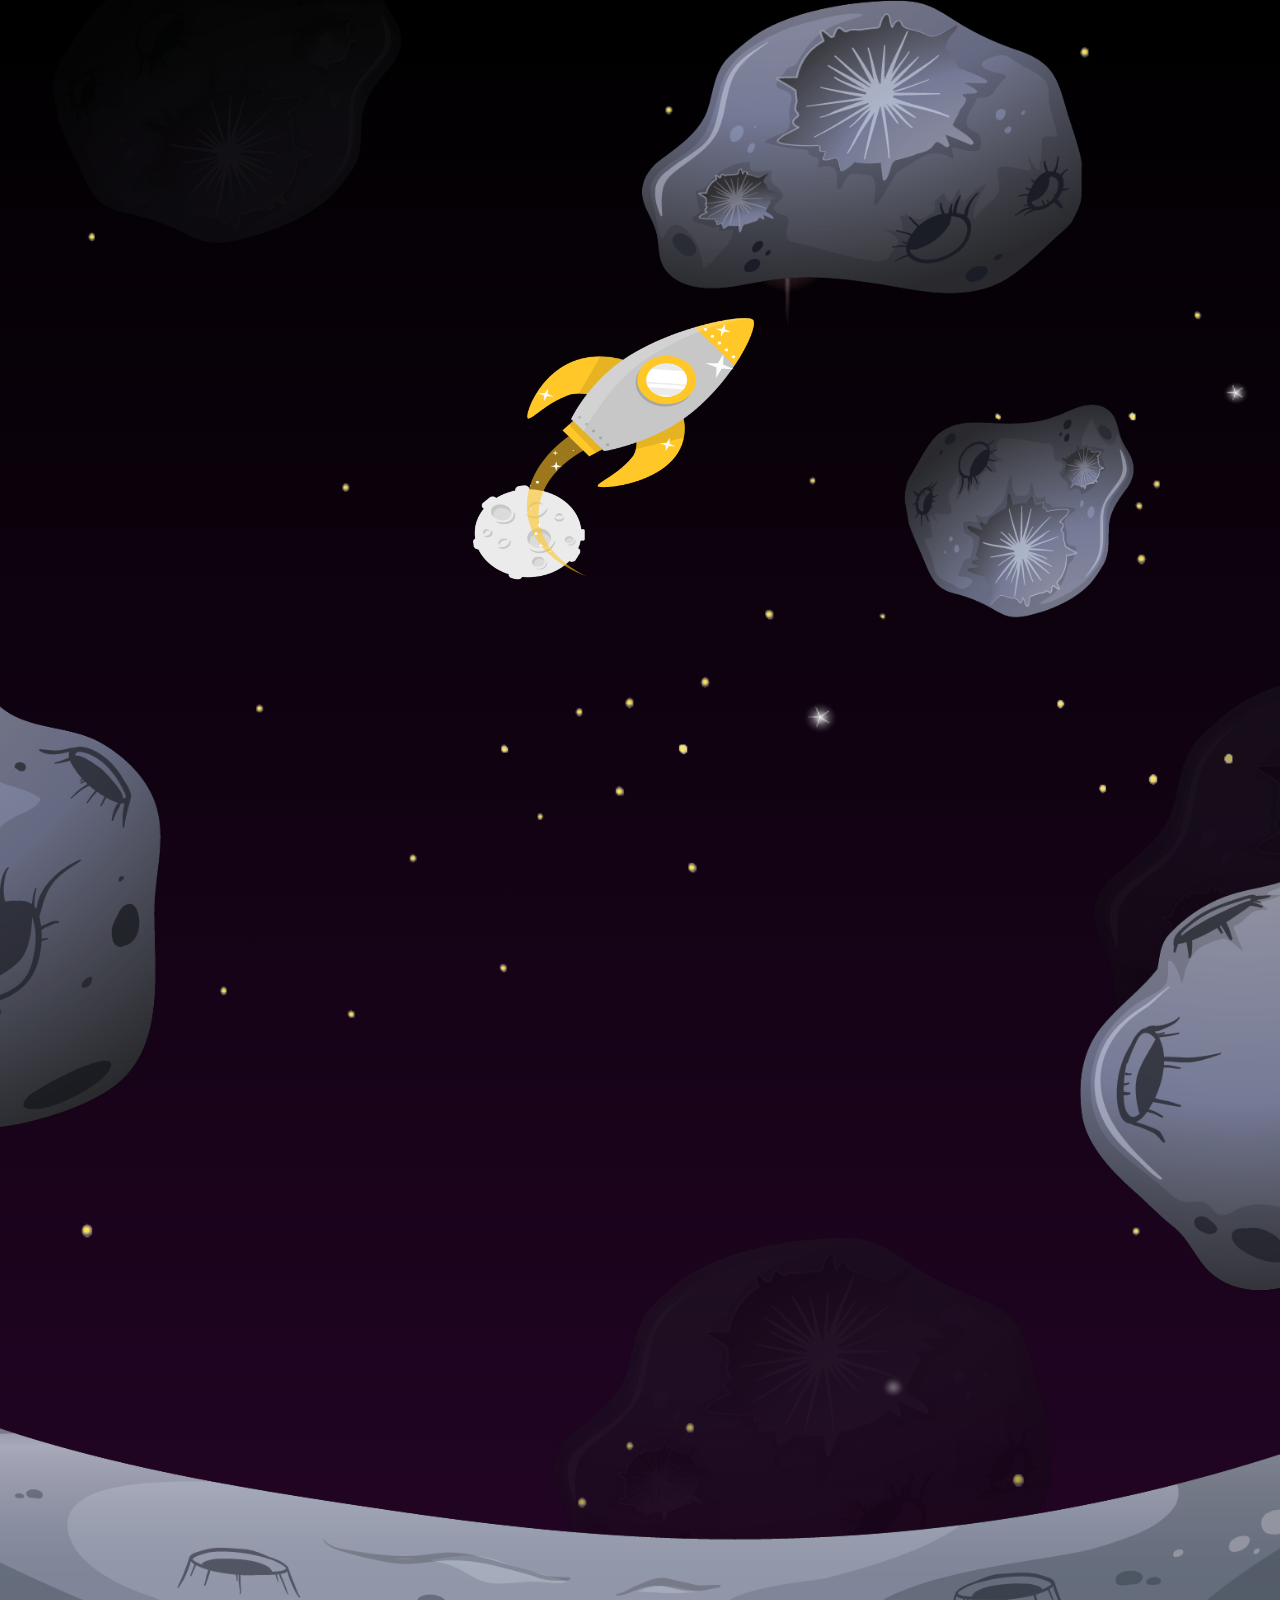
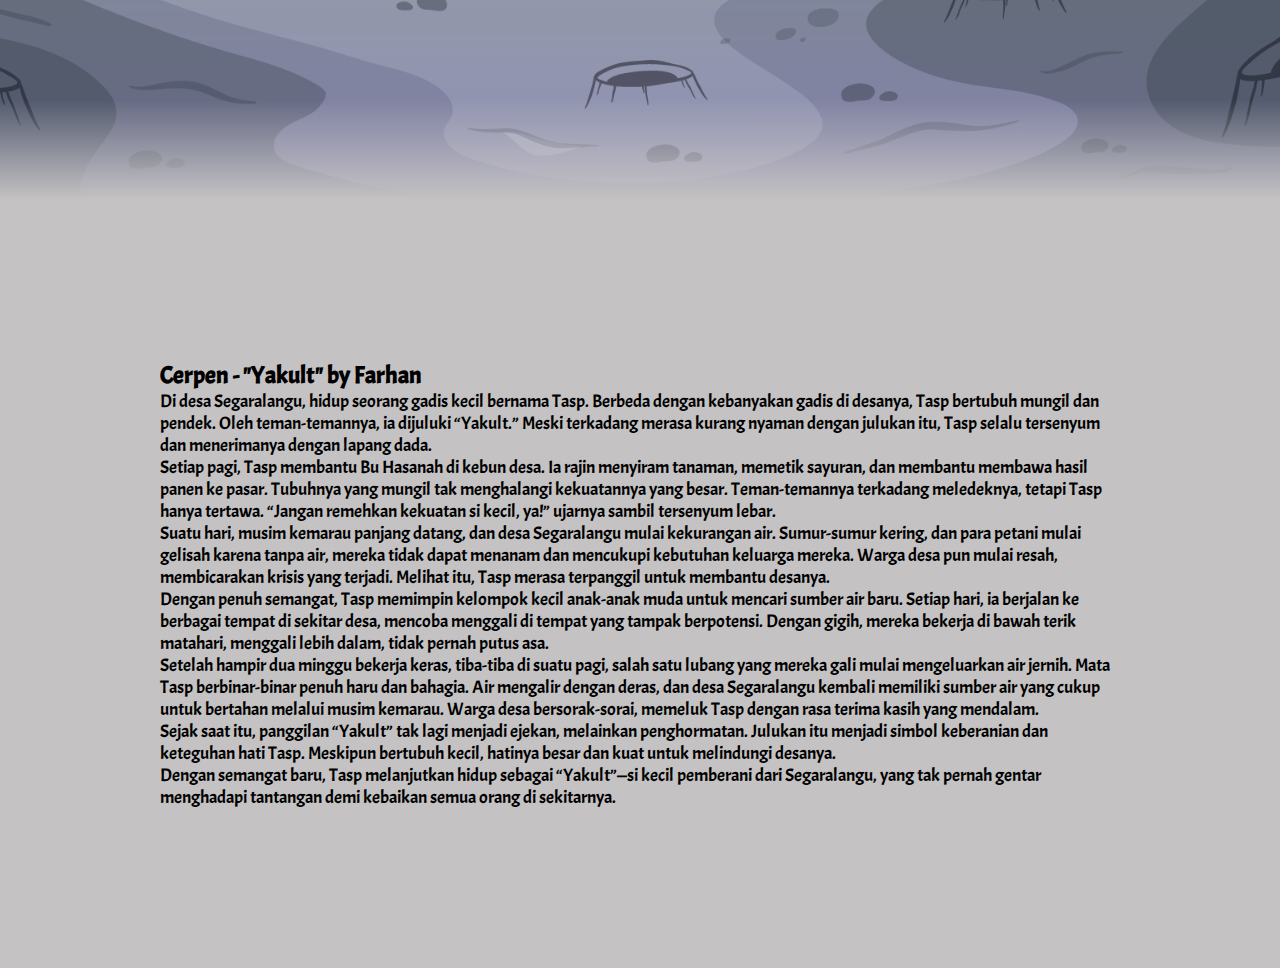
==== index.html @ 5eb7c030 "Add files via upload" ====
<!DOCTYPE html>
<html lang="en">
<head>
    <meta charset="UTF-8">
    <meta http-equiv="X-UA-Compatible" content="IE=edge">
    <meta name="viewport" content="width=device-width, initial-scale=1.0">
    <title>Paralax Effect</title>
    <link rel="stylesheet" href="style.css">
</head>
<body>
    <div class="paralax">
        <img src="image\stars.png" id="stars">
        <img src="image\meteorid.png" id="meteorid">
        <img src="image\rocket.png" id="rocket">
        <h1 id="text">Yakult <br>Nita Pendek</h1>
        <a href="#" id="button">Scroll Bro</a>
    </div>
    <div class="description">
        <h2>Cerpen - "Yakult" by Farhan</h2>
        <p>Di desa Segaralangu, hidup seorang gadis kecil bernama Tasp. Berbeda dengan kebanyakan gadis di desanya, Tasp bertubuh mungil dan pendek. Oleh teman-temannya, ia dijuluki “Yakult.” Meski terkadang merasa kurang nyaman dengan julukan itu, Tasp selalu tersenyum dan menerimanya dengan lapang dada.</P>
        <p>Setiap pagi, Tasp membantu Bu Hasanah di kebun desa. Ia rajin menyiram tanaman, memetik sayuran, dan membantu membawa hasil panen ke pasar. Tubuhnya yang mungil tak menghalangi kekuatannya yang besar. Teman-temannya terkadang meledeknya, tetapi Tasp hanya tertawa. “Jangan remehkan kekuatan si kecil, ya!” ujarnya sambil tersenyum lebar.</p>
        <p>Suatu hari, musim kemarau panjang datang, dan desa Segaralangu mulai kekurangan air. Sumur-sumur kering, dan para petani mulai gelisah karena tanpa air, mereka tidak dapat menanam dan mencukupi kebutuhan keluarga mereka. Warga desa pun mulai resah, membicarakan krisis yang terjadi. Melihat itu, Tasp merasa terpanggil untuk membantu desanya.</p>
        <p>Dengan penuh semangat, Tasp memimpin kelompok kecil anak-anak muda untuk mencari sumber air baru. Setiap hari, ia berjalan ke berbagai tempat di sekitar desa, mencoba menggali di tempat yang tampak berpotensi. Dengan gigih, mereka bekerja di bawah terik matahari, menggali lebih dalam, tidak pernah putus asa.</p>
        <p>Setelah hampir dua minggu bekerja keras, tiba-tiba di suatu pagi, salah satu lubang yang mereka gali mulai mengeluarkan air jernih. Mata Tasp berbinar-binar penuh haru dan bahagia. Air mengalir dengan deras, dan desa Segaralangu kembali memiliki sumber air yang cukup untuk bertahan melalui musim kemarau. Warga desa bersorak-sorai, memeluk Tasp dengan rasa terima kasih yang mendalam.</p>
        <p>Sejak saat itu, panggilan “Yakult” tak lagi menjadi ejekan, melainkan penghormatan. Julukan itu menjadi simbol keberanian dan keteguhan hati Tasp. Meskipun bertubuh kecil, hatinya besar dan kuat untuk melindungi desanya.</p>
        <p>Dengan semangat baru, Tasp melanjutkan hidup sebagai “Yakult”—si kecil pemberani dari Segaralangu, yang tak pernah gentar menghadapi tantangan demi kebaikan semua orang di sekitarnya.</p>
    </div>
    <script src="script.js"></script>
</body>
</html>
---- style.css ----
@import url('https://fonts.googleapis.com/css2?family=Acme&display=swap');
*{
    margin: 0;
    padding: 0;
    box-sizing: border-box;
    scroll-behavior: smooth;
}

body{
    background: linear-gradient(black, #38073b);
    font-family: 'Acme', sans-serif;
}

.paralax{
    position: relative;
    width: 100%;
    height: 200vh;
    padding: 300px;
    display: flex;
    justify-content: center;
    align-items: center;
    overflow: hidden;
}

.paralax::before {
    content: "";
    position: absolute;
    bottom: 0;
    width: 100%;
    height: 100px;
    background: linear-gradient(to top,#c4c2c3,transparent );
    z-index: 1000;
}
.paralax img{
    position: absolute;
    top: 0;
    left: 0;
    width: 100%;
    height: 100%;
    object-fit: cover;
}
#text{
    position: absolute;
    font-size: 4.8em;
    color: white;
    letter-spacing: 2px;
    text-align: center;
    text-shadow: 3px 3px 10px grey;
    bottom: -100px;
}
.paralax img#meteorid{
    z-index: 100;
}

#button{
    position: absolute;
    font-size: 1em;
    color: black;
    background-color: white;
    padding: 10px 50px;
    border-radius: 20px;
    text-decoration: none;
    transform: translateY(100px);
    bottom: -100px;
}
.description {
    position: relative;
    padding:10em;
    background-color: #c4c2c3;
}
.description p {
    font-size: 1.1em;
}
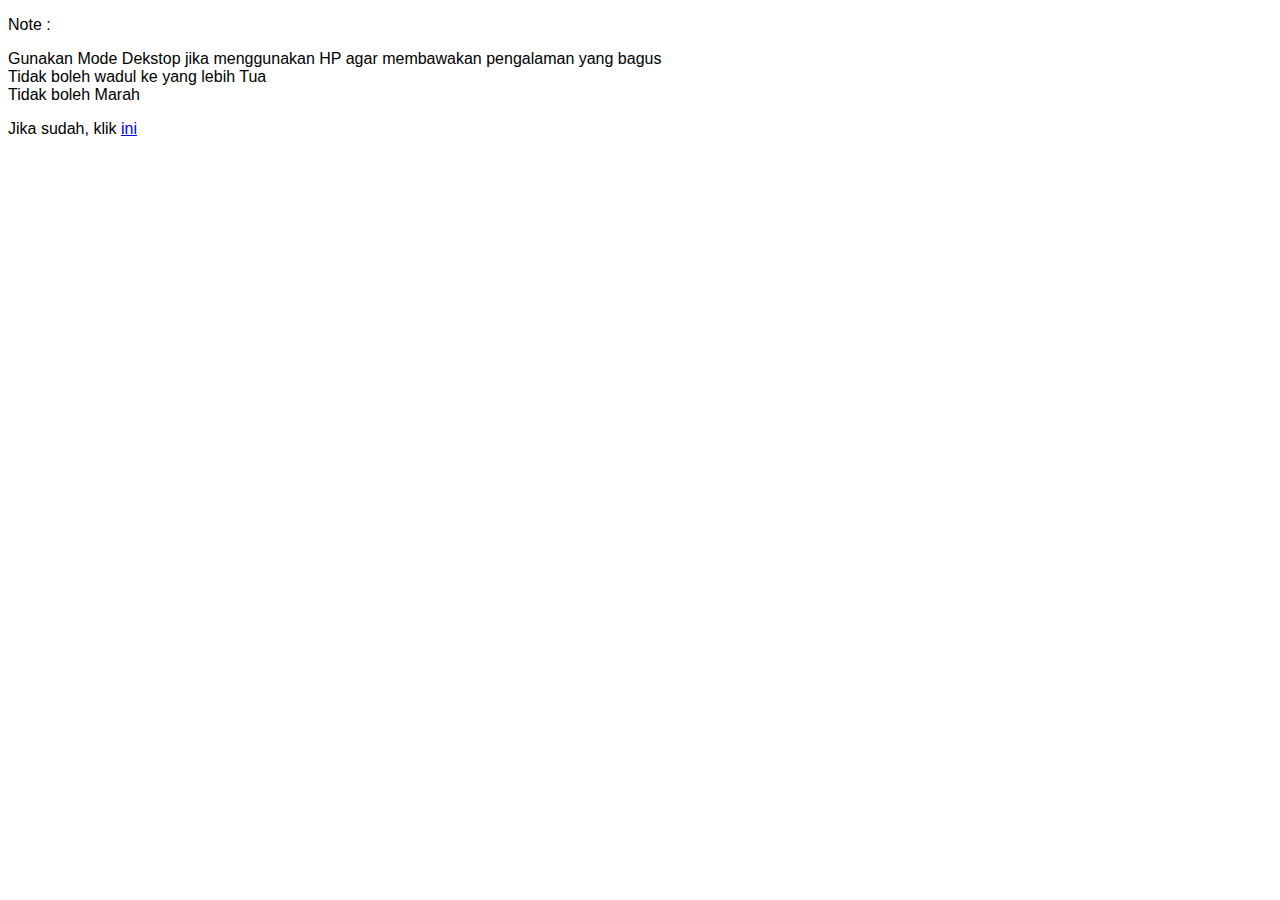
==== commit 51ec0657: "Add files via upload" ====
--- a/index.html
+++ b/index.html
@@ -2,29 +2,20 @@
 <html lang="en">
 <head>
     <meta charset="UTF-8">
-    <meta http-equiv="X-UA-Compatible" content="IE=edge">
     <meta name="viewport" content="width=device-width, initial-scale=1.0">
-    <title>Paralax Effect</title>
-    <link rel="stylesheet" href="style.css">
+    <title>Document</title>
+    <style>
+        body {
+            font-family: 'Gill Sans', 'Gill Sans MT', Calibri, 'Trebuchet MS', sans-serif;
+            text-align: justify;
+        }
+    </style>
 </head>
 <body>
-    <div class="paralax">
-        <img src="image\stars.png" id="stars">
-        <img src="image\meteorid.png" id="meteorid">
-        <img src="image\rocket.png" id="rocket">
-        <h1 id="text">Yakult <br>Nita Pendek</h1>
-        <a href="#" id="button">Scroll Bro</a>
-    </div>
-    <div class="description">
-        <h2>Cerpen - "Yakult" by Farhan</h2>
-        <p>Di desa Segaralangu, hidup seorang gadis kecil bernama Tasp. Berbeda dengan kebanyakan gadis di desanya, Tasp bertubuh mungil dan pendek. Oleh teman-temannya, ia dijuluki “Yakult.” Meski terkadang merasa kurang nyaman dengan julukan itu, Tasp selalu tersenyum dan menerimanya dengan lapang dada.</P>
-        <p>Setiap pagi, Tasp membantu Bu Hasanah di kebun desa. Ia rajin menyiram tanaman, memetik sayuran, dan membantu membawa hasil panen ke pasar. Tubuhnya yang mungil tak menghalangi kekuatannya yang besar. Teman-temannya terkadang meledeknya, tetapi Tasp hanya tertawa. “Jangan remehkan kekuatan si kecil, ya!” ujarnya sambil tersenyum lebar.</p>
-        <p>Suatu hari, musim kemarau panjang datang, dan desa Segaralangu mulai kekurangan air. Sumur-sumur kering, dan para petani mulai gelisah karena tanpa air, mereka tidak dapat menanam dan mencukupi kebutuhan keluarga mereka. Warga desa pun mulai resah, membicarakan krisis yang terjadi. Melihat itu, Tasp merasa terpanggil untuk membantu desanya.</p>
-        <p>Dengan penuh semangat, Tasp memimpin kelompok kecil anak-anak muda untuk mencari sumber air baru. Setiap hari, ia berjalan ke berbagai tempat di sekitar desa, mencoba menggali di tempat yang tampak berpotensi. Dengan gigih, mereka bekerja di bawah terik matahari, menggali lebih dalam, tidak pernah putus asa.</p>
-        <p>Setelah hampir dua minggu bekerja keras, tiba-tiba di suatu pagi, salah satu lubang yang mereka gali mulai mengeluarkan air jernih. Mata Tasp berbinar-binar penuh haru dan bahagia. Air mengalir dengan deras, dan desa Segaralangu kembali memiliki sumber air yang cukup untuk bertahan melalui musim kemarau. Warga desa bersorak-sorai, memeluk Tasp dengan rasa terima kasih yang mendalam.</p>
-        <p>Sejak saat itu, panggilan “Yakult” tak lagi menjadi ejekan, melainkan penghormatan. Julukan itu menjadi simbol keberanian dan keteguhan hati Tasp. Meskipun bertubuh kecil, hatinya besar dan kuat untuk melindungi desanya.</p>
-        <p>Dengan semangat baru, Tasp melanjutkan hidup sebagai “Yakult”—si kecil pemberani dari Segaralangu, yang tak pernah gentar menghadapi tantangan demi kebaikan semua orang di sekitarnya.</p>
-    </div>
-    <script src="script.js"></script>
+    <p>Note :</p>
+    <li>Gunakan Mode Dekstop jika menggunakan HP agar membawakan pengalaman yang bagus</li>
+    <li>Tidak boleh wadul ke yang lebih Tua</li>
+    <li>Tidak boleh Marah</li>
+    <p>Jika sudah, klik <a href="next.html" id="button">ini</a></p>
 </body>
 </html>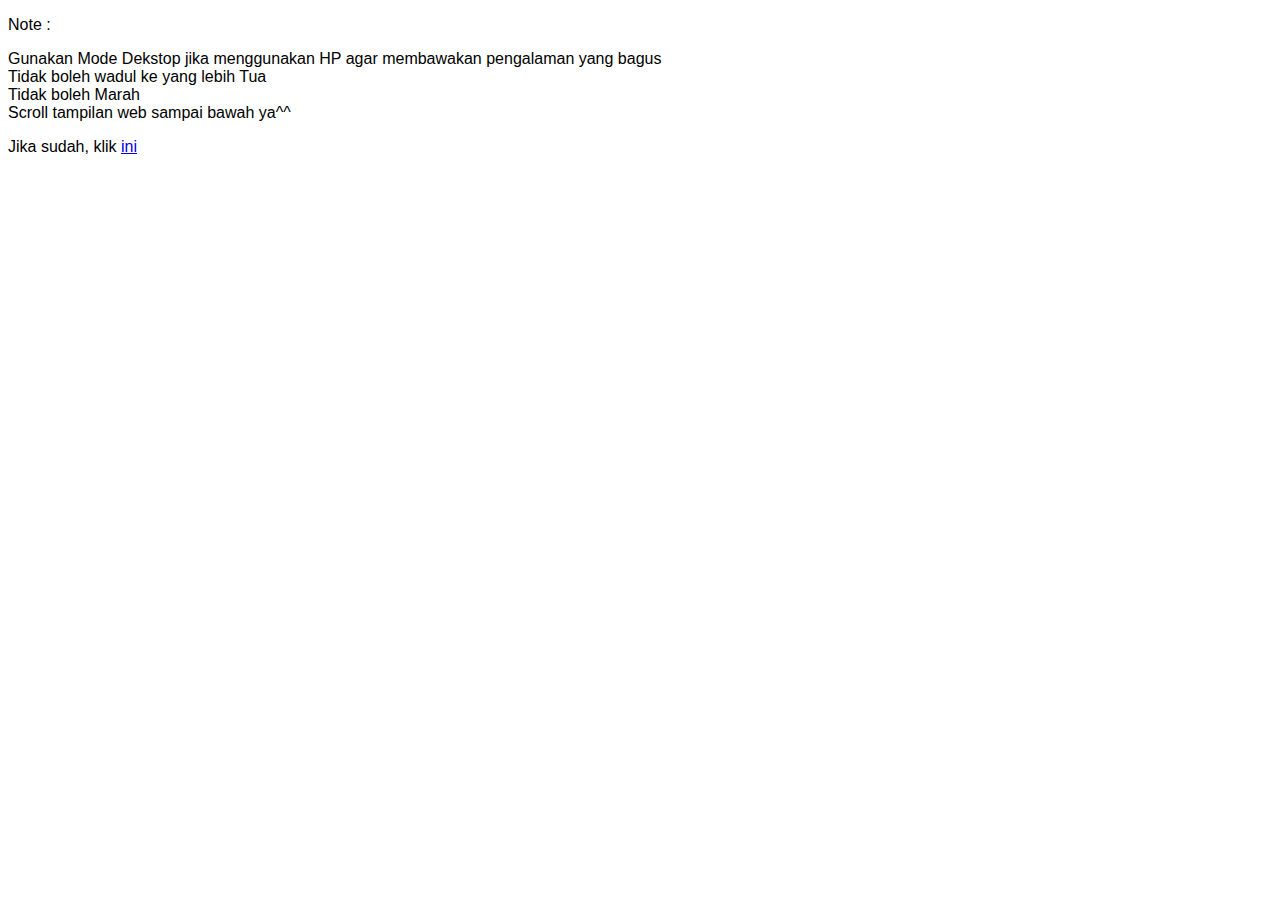
==== commit c37d0c33: "Update index.html" ====
--- a/index.html
+++ b/index.html
@@ -16,6 +16,7 @@
     <li>Gunakan Mode Dekstop jika menggunakan HP agar membawakan pengalaman yang bagus</li>
     <li>Tidak boleh wadul ke yang lebih Tua</li>
     <li>Tidak boleh Marah</li>
+    <li>Scroll tampilan web sampai bawah ya^^</li>
     <p>Jika sudah, klik <a href="next.html" id="button">ini</a></p>
 </body>
-</html>+</html>
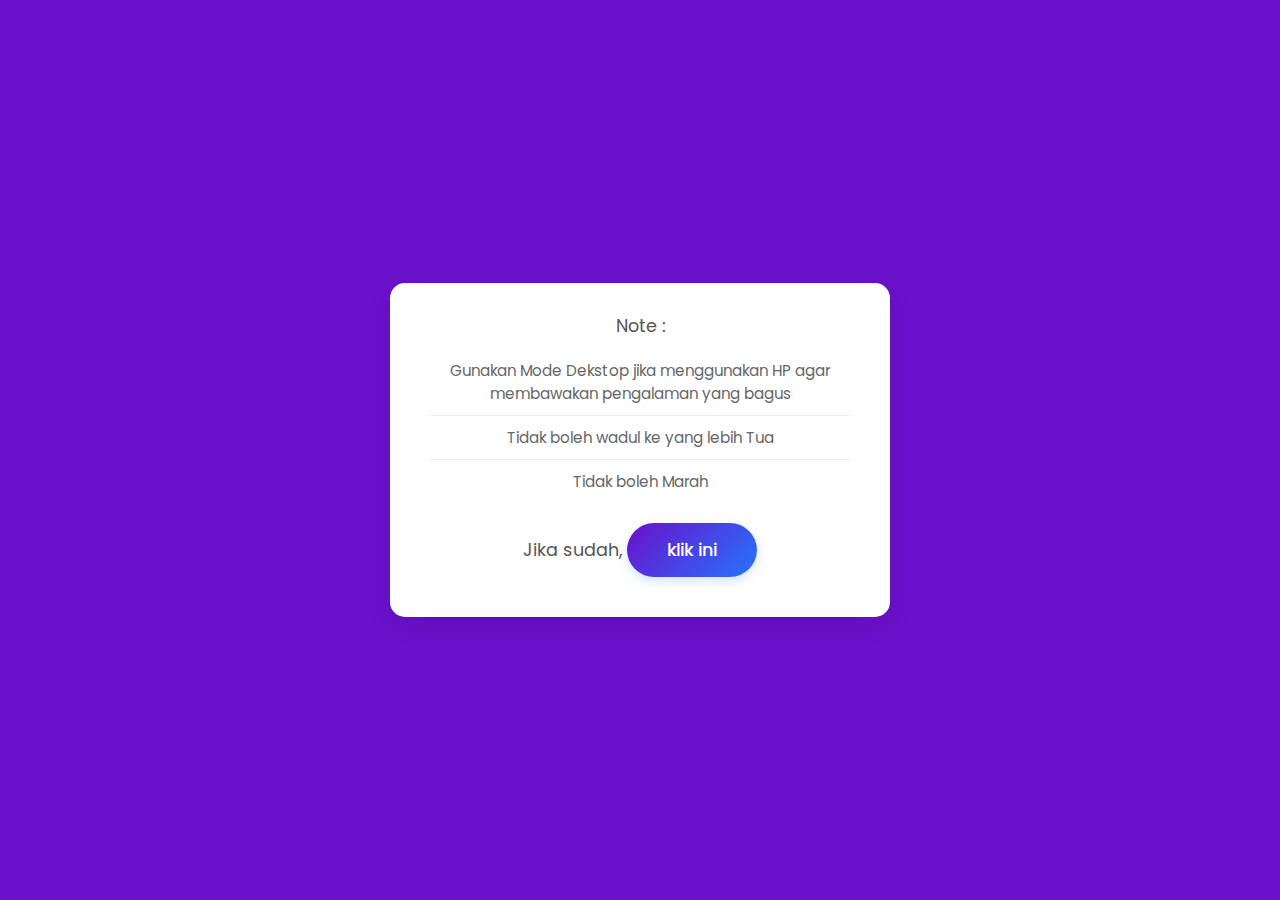
==== commit 954f8e38: "Update index.html" ====
--- a/index.html
+++ b/index.html
@@ -3,20 +3,91 @@
 <head>
     <meta charset="UTF-8">
     <meta name="viewport" content="width=device-width, initial-scale=1.0">
-    <title>Document</title>
+    <title>Modern UI</title>
     <style>
+        @import url('https://fonts.googleapis.com/css2?family=Poppins:wght@300;500&display=swap');
+        
+        * {
+            margin: 0;
+            padding: 0;
+            box-sizing: border-box;
+        }
+
         body {
-            font-family: 'Gill Sans', 'Gill Sans MT', Calibri, 'Trebuchet MS', sans-serif;
-            text-align: justify;
+            font-family: 'Poppins', sans-serif;
+            display: flex;
+            justify-content: center;
+            align-items: center;
+            height: 100vh;
+            margin: 0;
+            background-color: #f3f4f6;
+            color: #333;
+            background-color: #6a11cb;
+        }
+
+        .container {
+            background-color: #ffffff;
+            padding: 30px 40px;
+            border-radius: 15px;
+            box-shadow: 0 8px 24px rgba(0, 0, 0, 0.1);
+            width: 90%;
+            max-width: 500px;
+            text-align: center;
+        }
+
+        p {
+            font-size: 1.1em;
+            margin-bottom: 10px;
+            color: #555;
+        }
+
+        li {
+            list-style: none;
+            padding: 10px 0;
+            font-size: 0.95em;
+            color: #666;
+            border-bottom: 1px solid #eee;
+        }
+
+        li:last-child {
+            border-bottom: none;
+        }
+
+        #button {
+            display: inline-block;
+            font-size: 1em;
+            color: #fff;
+            background: linear-gradient(135deg, #6a11cb, #2575fc);
+            padding: 14px 40px;
+            border-radius: 30px;
+            text-decoration: none;
+            transition: all 0.3s ease;
+            margin-top: 20px;
+            font-weight: 500;
+            box-shadow: 0 4px 12px rgba(37, 117, 252, 0.2);
+        }
+
+        #button:hover {
+            background: linear-gradient(135deg, #2575fc, #6a11cb);
+            transform: translateY(-4px);
+            box-shadow: 0 8px 20px rgba(37, 117, 252, 0.3);
+        }
+
+        #button:active {
+            transform: translateY(-2px);
+            box-shadow: 0 4px 12px rgba(37, 117, 252, 0.2);
         }
     </style>
 </head>
 <body>
-    <p>Note :</p>
-    <li>Gunakan Mode Dekstop jika menggunakan HP agar membawakan pengalaman yang bagus</li>
-    <li>Tidak boleh wadul ke yang lebih Tua</li>
-    <li>Tidak boleh Marah</li>
-    <li>Scroll tampilan web sampai bawah ya^^</li>
-    <p>Jika sudah, klik <a href="next.html" id="button">ini</a></p>
+    <div class="container">
+        <p>Note :</p>
+        <ul>
+            <li>Gunakan Mode Dekstop jika menggunakan HP agar membawakan pengalaman yang bagus</li>
+            <li>Tidak boleh wadul ke yang lebih Tua</li>
+            <li>Tidak boleh Marah</li>
+        </ul>
+        <p>Jika sudah, <a href="next.html" id="button">klik ini</a></p>
+    </div>
 </body>
 </html>
